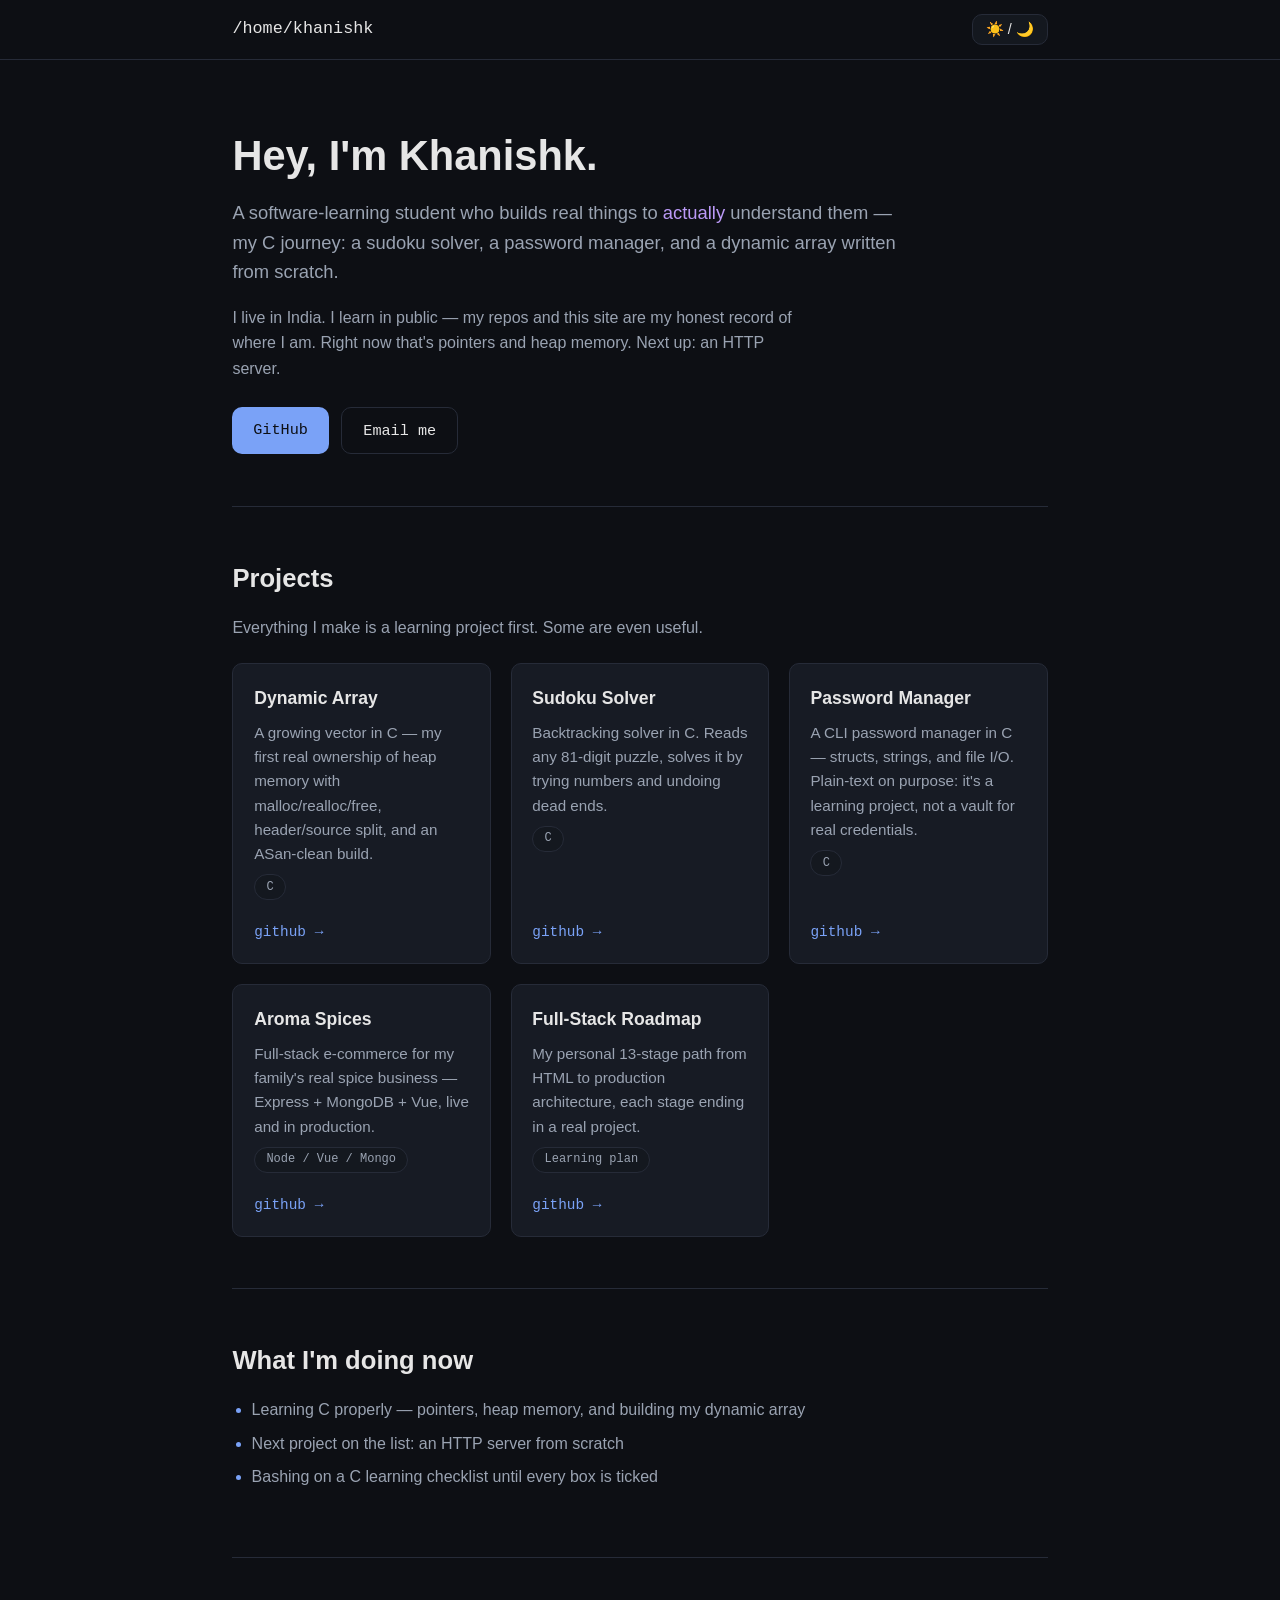
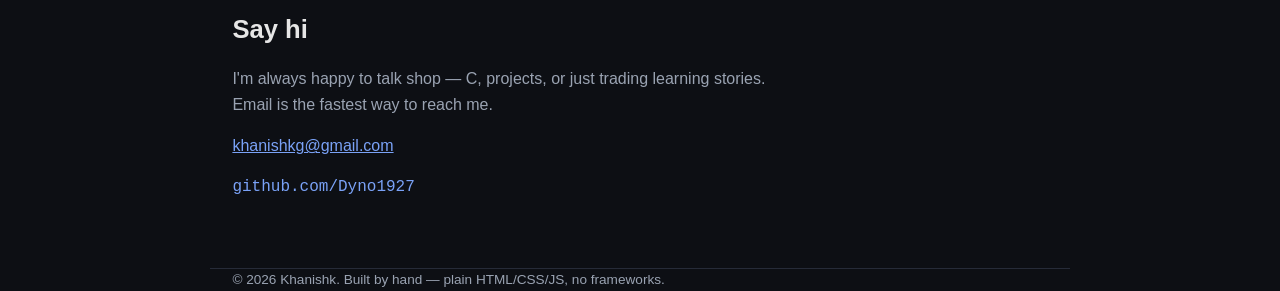
==== 1. Foundation/index.html @ 73296474 "chore: reorganize — rename Personal-Site to '1. Foundation', add mentor-mode skill, update agent ins" ====
<!DOCTYPE html>
<html lang="en" data-theme="dark">
<head>
  <meta charset="UTF-8">
  <meta name="viewport" content="width=device-width, initial-scale=1.0">
  <meta name="description" content="Khanishk — software learning student building projects across C, full-stack, and machine learning. This is who I am and how to reach me.">
  <title>Khanishk — Student Dev & Learner</title>
  <link rel="stylesheet" href="Css/Style.css">
  <link rel="icon" href="data:image/svg+xml,<svg xmlns='http://www.w3.org/2000/svg' viewBox='0 0 100 100'><text y='.9em' font-size='90'>🛠️</text></svg>">
</head>
<body>

  <header class="topbar">
    <nav class="container">
      <span class="brand">/home/khanishk</span>
      <button id="theme-toggle" class="theme-toggle" aria-label="Toggle theme">☀️ / 🌙</button>
    </nav>
  </header>

  <main class="container">

    <!-- About -->
    <section id="about" class="hero">
      <h1>Hey, I'm Khanishk.</h1>
      <p class="tagline">
        A software-learning student who builds real things to <em>actually</em> understand them —
        my C journey: a sudoku solver, a password manager, and a dynamic array written from scratch.
      </p>
      <p>
        I live in India. I learn in public — my repos and this site are my honest record of
        where I am. Right now that's pointers and heap memory. Next up: an HTTP server.
      </p>
      <div class="hero-links">
        <a href="https://github.com/Dyno1927" class="btn">GitHub</a>
        <a href="mailto:khanishkg@gmail.com" class="btn btn-ghost">Email me</a>
      </div>
    </section>

    <!-- Projects -->
    <section id="projects">
      <h2>Projects</h2>
      <p class="section-note">Everything I make is a learning project first. Some are even useful.</p>

      <div class="grid">

        <article class="card">
          <h3>Dynamic Array</h3>
          <p>A growing vector in C — my first real ownership of heap memory with malloc/realloc/free, header/source split, and an ASan-clean build.</p>
          <span class="lang">C</span>
          <a href="https://github.com/Dyno1927/Dynamic-Array">github →</a>
        </article>

        <article class="card">
          <h3>Sudoku Solver</h3>
          <p>Backtracking solver in C. Reads any 81-digit puzzle, solves it by trying numbers and undoing dead ends.</p>
          <span class="lang">C</span>
          <a href="https://github.com/Dyno1927/Sudoku-Solver">github →</a>
        </article>

        <article class="card">
          <h3>Password Manager</h3>
          <p>A CLI password manager in C — structs, strings, and file I/O. Plain-text on purpose: it's a learning project, not a vault for real credentials.</p>
          <span class="lang">C</span>
          <a href="https://github.com/Dyno1927/Password-Manager">github →</a>
        </article>

        <article class="card">
          <h3>Aroma Spices</h3>
          <p>Full-stack e-commerce for my family's real spice business — Express + MongoDB + Vue, live and in production.</p>
          <span class="lang">Node / Vue / Mongo</span>
          <a href="https://github.com/Dyno1927/Aroma-Spices">github →</a>
        </article>

        <article class="card">
          <h3>Full-Stack Roadmap</h3>
          <p>My personal 13-stage path from HTML to production architecture, each stage ending in a real project.</p>
          <span class="lang">Learning plan</span>
          <a href="https://github.com/Dyno1927/Full-Stack-Roadmap">github →</a>
        </article>

      </div>
    </section>

    <!-- Now -->
    <section id="now">
      <h2>What I'm doing now</h2>
      <ul class="now-list">
        <li>Learning C properly — pointers, heap memory, and building my dynamic array</li>
        <li>Next project on the list: an HTTP server from scratch</li>
        <li>Bashing on a C learning checklist until every box is ticked</li>
      </ul>
    </section>

    <!-- Contact -->
    <section id="contact">
      <h2>Say hi</h2>
      <p>
        I'm always happy to talk shop — C, projects, or just trading learning stories.
        Email is the fastest way to reach me.
      </p>
      <p>
        <a href="mailto:khanishkg@gmail.com">khanishkg@gmail.com</a>
      </p>
      <ul class="contact-links">
        <li><a href="https://github.com/Dyno1927">github.com/Dyno1927</a></li>
      </ul>
    </section>

  </main>

  <footer class="container">
    <p>© <span id="year"></span> Khanishk. Built by hand — plain HTML/CSS/JS, no frameworks.</p>
  </footer>

  <script src="Js/Main.js"></script>
</body>
</html>
---- 1. Foundation/Css/Style.css ----
/* Personal site — plain CSS, no frameworks.
   Theme handled with CSS custom properties + [data-theme] on <html>.
   Dark = default (feels like my nvim setup), light = toggle. */

:root {
  --font-sans: -apple-system, "Segoe UI", Roboto, Helvetica, Arial, sans-serif;
  --font-mono: "JetBrains Mono", "Fira Code", Consolas, "Courier New", monospace;
  --max-width: 860px;
  --radius: 10px;
  --space-y: 3.2rem;
}

/* Dark theme (default) */
:root,
[data-theme="dark"] {
  --bg: #0d0f14;
  --bg-soft: #14181f;
  --card: #171b24;
  --text: #e6e6e6;
  --muted: #9aa3b2;
  --accent: #7aa2f7;      /* tokyonight blue */
  --accent-2: #bb9af7;    /* tokyonight purple */
  --border: #262b38;
  --btn-bg: #7aa2f7;
  --btn-text: #0d0f14;
}

/* Light theme */
[data-theme="light"] {
  --bg: #ffffff;
  --bg-soft: #f6f7f9;
  --card: #fbfbfd;
  --text: #1a1f2b;
  --muted: #5a6476;
  --accent: #2e5fd7;
  --accent-2: #6a3fd8;
  --border: #e4e7ef;
  --btn-bg: #2e5fd7;
  --btn-text: #ffffff;
}

* { box-sizing: border-box; }

body {
  margin: 0;
  background: var(--bg);
  color: var(--text);
  font-family: var(--font-sans);
  line-height: 1.6;
  transition: background 0.25s ease, color 0.25s ease;
}

.container {
  max-width: var(--max-width);
  margin: 0 auto;
  padding: 0 1.4rem;
}

/* --- Top bar --- */
.topbar {
  position: sticky;
  top: 0;
  background: var(--bg);
  border-bottom: 1px solid var(--border);
  z-index: 10;
}

.topbar nav {
  display: flex;
  justify-content: space-between;
  align-items: center;
  padding-top: 0.9rem;
  padding-bottom: 0.9rem;
}

.brand {
  font-family: var(--font-mono);
  font-size: 1.05rem;
}

.theme-toggle {
  background: var(--bg-soft);
  color: var(--text);
  border: 1px solid var(--border);
  border-radius: var(--radius);
  padding: 0.35rem 0.8rem;
  font-size: 0.9rem;
  cursor: pointer;
  transition: border-color 0.2s;
}

.theme-toggle:hover { border-color: var(--accent); }

/* --- Sections --- */
section { padding: var(--space-y) 0; }
section + section { border-top: 1px solid var(--border); }

.hero { padding-top: 4.5rem; }

h1 {
  font-size: 2.6rem;
  line-height: 1.15;
  margin: 0 0 0.8rem;
}

h2 {
  font-size: 1.6rem;
  margin: 0 0 0.6rem;
}

.tagline { font-size: 1.15rem; }

p, .section-note { color: var(--muted); }
.hero .tagline, .hero p { max-width: 65ch; }

em { color: var(--accent-2); font-style: normal; }

/* --- Buttons --- */
.hero-links {
  display: flex;
  gap: 0.8rem;
  flex-wrap: wrap;
  margin-top: 1.6rem;
}

.btn {
  display: inline-block;
  background: var(--btn-bg);
  color: var(--btn-text);
  text-decoration: none;
  font-family: var(--font-mono);
  padding: 0.65rem 1.3rem;
  border-radius: var(--radius);
  font-size: 0.95rem;
  transition: transform 0.1s ease, opacity 0.2s;
}

.btn:hover { transform: translateY(-1px); opacity: 0.92; }

.btn-ghost {
  background: transparent;
  color: var(--text);
  border: 1px solid var(--border);
}

/* --- Cards --- */
.grid {
  display: grid;
  grid-template-columns: repeat(auto-fit, minmax(240px, 1fr));
  gap: 1.2rem;
  margin-top: 1.4rem;
}

.card {
  background: var(--card);
  border: 1px solid var(--border);
  border-radius: var(--radius);
  padding: 1.3rem 1.3rem 1.2rem;
  display: flex;
  flex-direction: column;
  gap: 0.5rem;
}

.card h3 { margin: 0; font-size: 1.1rem; }
.card p { margin: 0; font-size: 0.95rem; }

.card a {
  display: inline-block;
  margin-top: auto;
  padding-top: 0.8rem;
  color: var(--accent);
  text-decoration: none;
  font-family: var(--font-mono);
  font-size: 0.9rem;
}

.card a:hover { text-decoration: underline; }

.lang {
  align-self: flex-start;
  background: var(--bg-soft);
  border: 1px solid var(--border);
  color: var(--muted);
  font-family: var(--font-mono);
  font-size: 0.75rem;
  border-radius: 20px;
  padding: 0.15rem 0.7rem;
}

/* --- Now / Contact --- */
.now-list {
  color: var(--muted);
  padding-left: 1.2rem;
}

.now-list li { margin-bottom: 0.5rem; }
.now-list li::marker { color: var(--accent); }

#contact p { max-width: 60ch; }
#contact a { color: var(--accent); }

.contact-links {
  list-style: none;
  padding: 0;
  font-family: var(--font-mono);
}

.contact-links a { text-decoration: none; }
.contact-links a:hover { text-decoration: underline; }

footer {
  border-top: 1px solid var(--border);
  padding: 2rem 1.4rem 3rem;
  color: var(--muted);
  font-size: 0.85rem;
}

footer p { margin: 0; }

@media (max-width: 560px) {
  h1 { font-size: 2rem; }
}
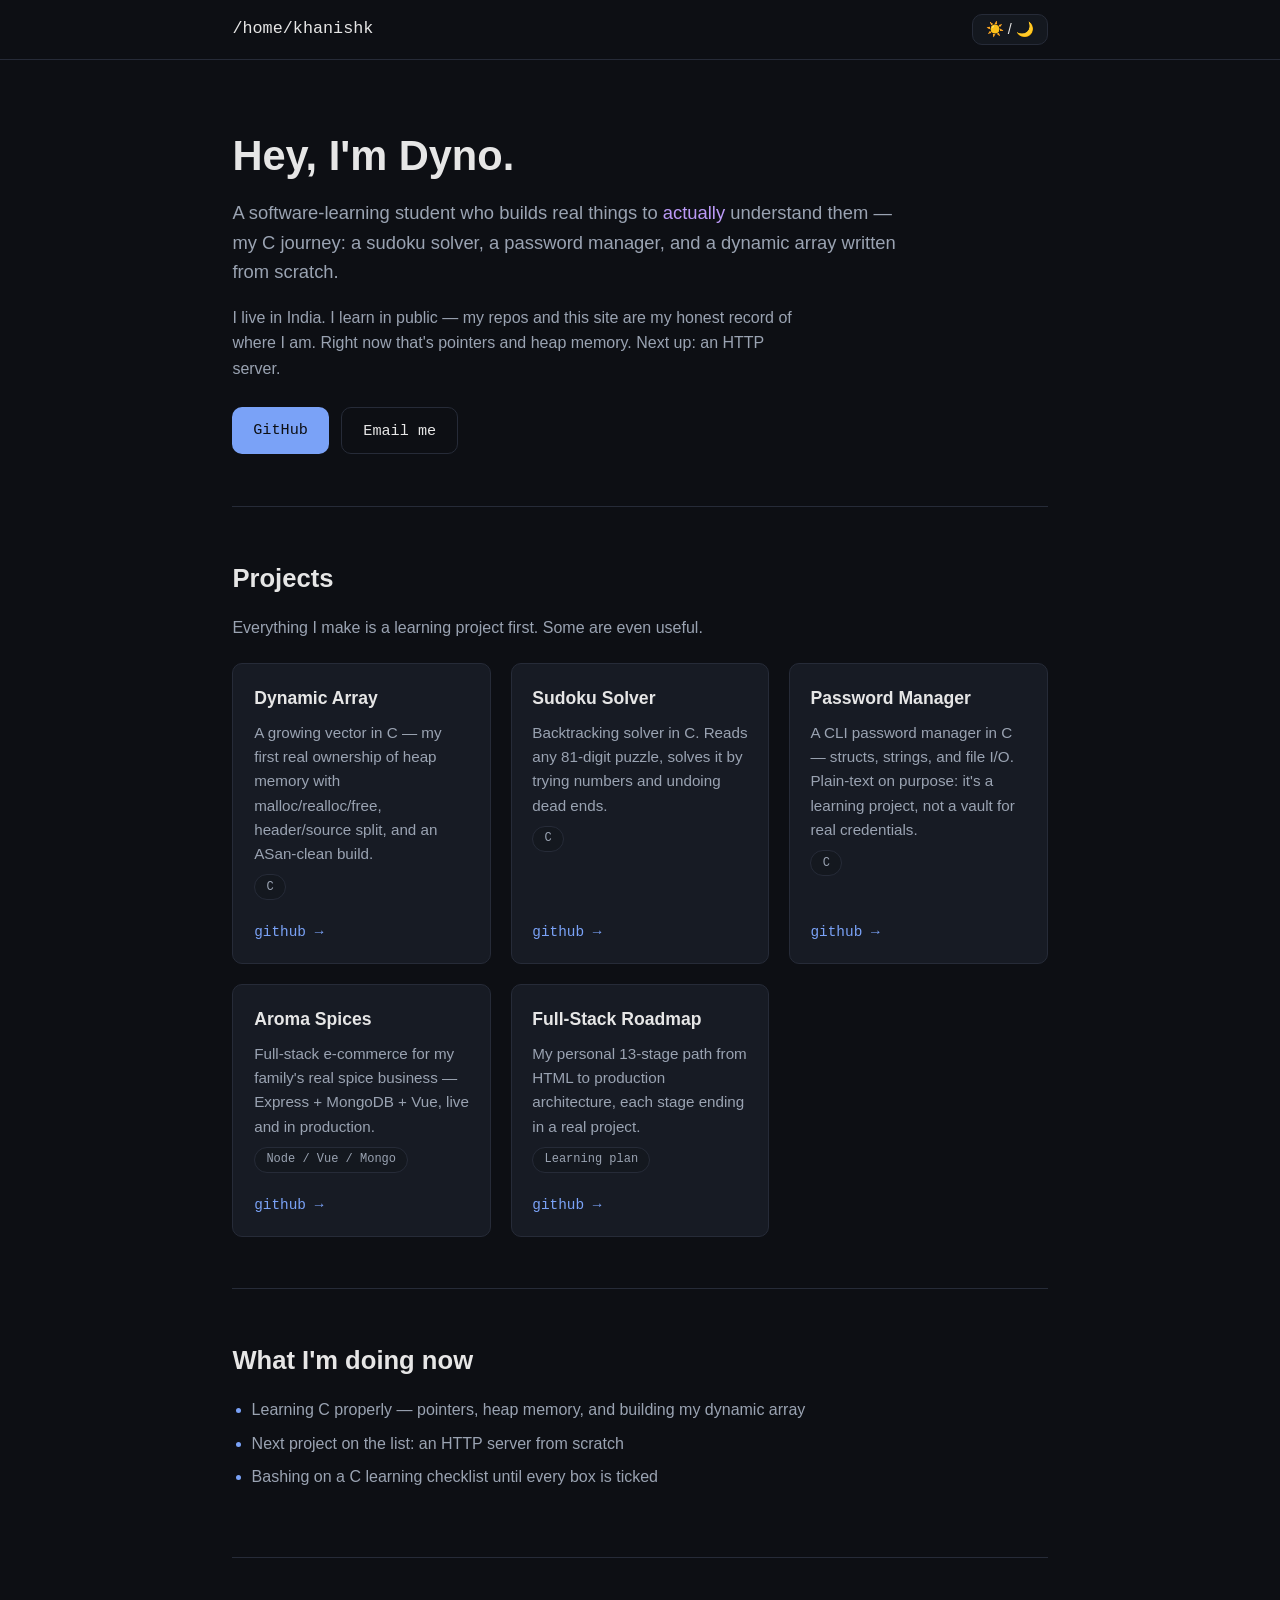
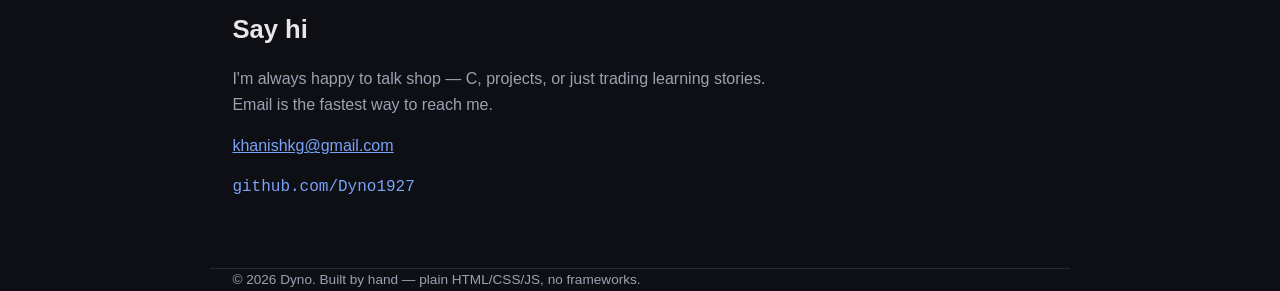
==== commit 5d34d642: "chore: use Dyno as author name" ====
--- a/1. Foundation/index.html
+++ b/1. Foundation/index.html
@@ -3,8 +3,8 @@
 <head>
   <meta charset="UTF-8">
   <meta name="viewport" content="width=device-width, initial-scale=1.0">
-  <meta name="description" content="Khanishk — software learning student building projects across C, full-stack, and machine learning. This is who I am and how to reach me.">
-  <title>Khanishk — Student Dev & Learner</title>
+  <meta name="description" content="Dyno — software learning student building projects across C, full-stack, and machine learning. This is who I am and how to reach me.">
+  <title>Dyno — Student Dev & Learner</title>
   <link rel="stylesheet" href="Css/Style.css">
   <link rel="icon" href="data:image/svg+xml,<svg xmlns='http://www.w3.org/2000/svg' viewBox='0 0 100 100'><text y='.9em' font-size='90'>🛠️</text></svg>">
 </head>
@@ -21,7 +21,7 @@
 
     <!-- About -->
     <section id="about" class="hero">
-      <h1>Hey, I'm Khanishk.</h1>
+      <h1>Hey, I'm Dyno.</h1>
       <p class="tagline">
         A software-learning student who builds real things to <em>actually</em> understand them —
         my C journey: a sudoku solver, a password manager, and a dynamic array written from scratch.
@@ -109,7 +109,7 @@
   </main>
 
   <footer class="container">
-    <p>© <span id="year"></span> Khanishk. Built by hand — plain HTML/CSS/JS, no frameworks.</p>
+    <p>© <span id="year"></span> Dyno. Built by hand — plain HTML/CSS/JS, no frameworks.</p>
   </footer>
 
   <script src="Js/Main.js"></script>
